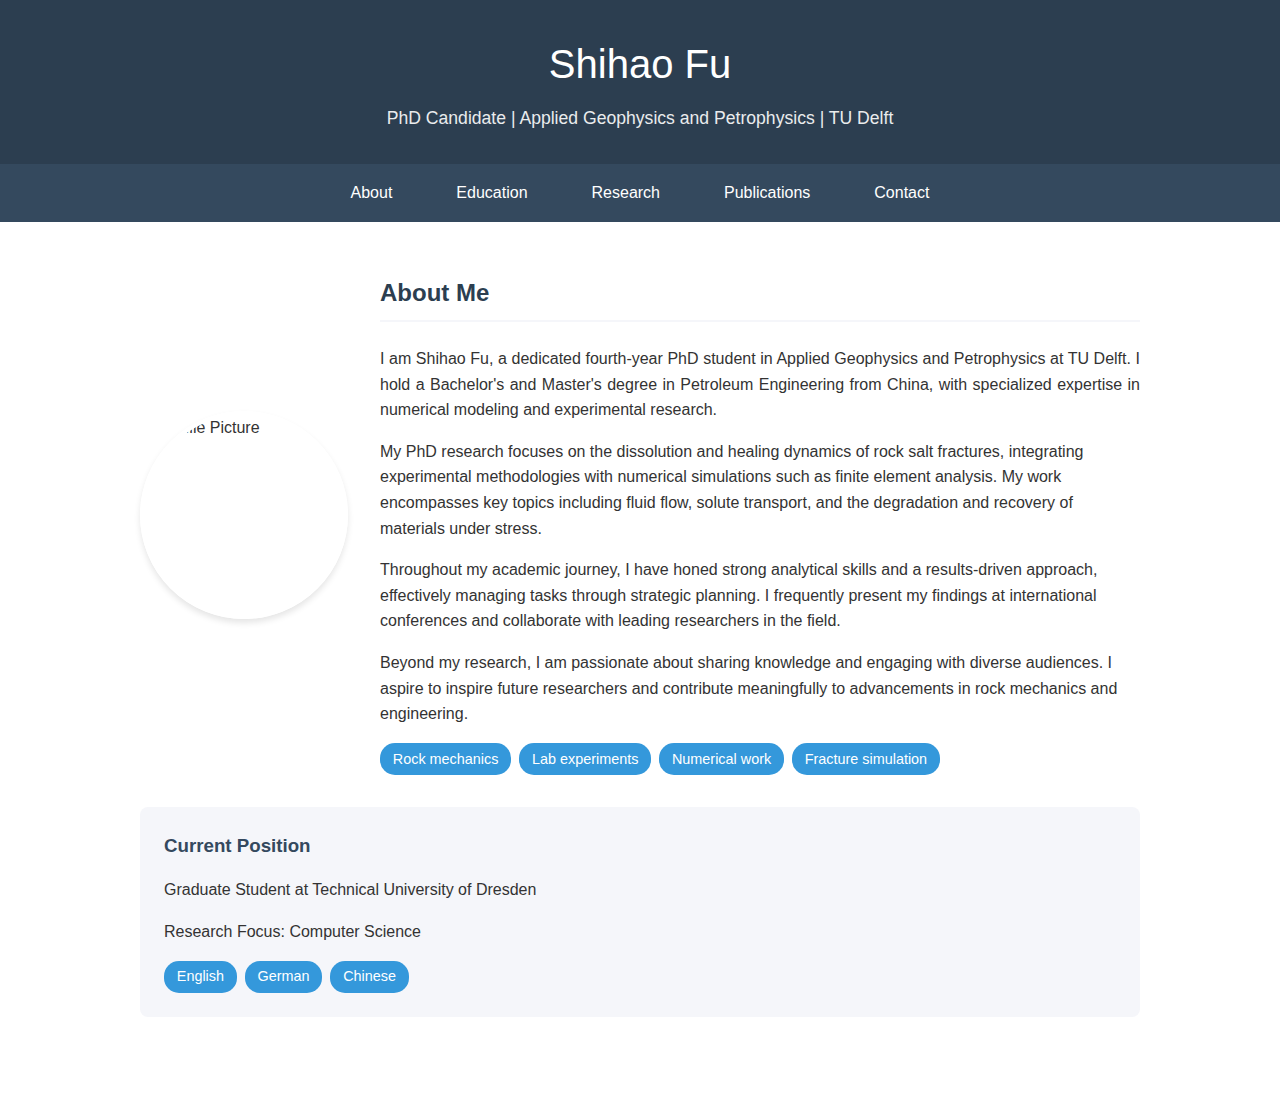
==== index.html @ 524261f5 "Update index.html" ====
<!DOCTYPE html>
<html lang="en">
<head>
    <meta charset="UTF-8">
    <meta name="viewport" content="width=device-width, initial-scale=1.0">
    <title>Shihao - Academic Profile</title>
    <style>
        :root {
            --primary-color: #2c3e50;
            --secondary-color: #34495e;
            --accent-color: #3498db;
            --text-color: #333;
            --light-bg: #f5f6fa;
        }

        body {
            font-family: 'Inter', -apple-system, BlinkMacSystemFont, sans-serif;
            line-height: 1.6;
            margin: 0;
            color: var(--text-color);
            background: #fff;
        }

        .header {
            background: var(--primary-color);
            color: white;
            padding: 2rem 0;
            text-align: center;
        }

        .header h1 {
            margin: 0;
            font-size: 2.5rem;
            font-weight: 500;
        }

        .header p {
            margin: 0.5rem 0 0;
            font-size: 1.1rem;
            opacity: 0.9;
        }

        nav {
            background: var(--secondary-color);
            padding: 1rem 0;
            position: sticky;
            top: 0;
            z-index: 100;
        }

        nav ul {
            list-style: none;
            padding: 0;
            margin: 0;
            display: flex;
            justify-content: center;
            gap: 2rem;
        }

        nav a {
            color: white;
            text-decoration: none;
            padding: 0.5rem 1rem;
            border-radius: 4px;
            transition: background 0.3s;
        }

        nav a:hover {
            background: var(--accent-color);
        }

        .container {
            max-width: 1000px;
            margin: 0 auto;
            padding: 2rem;
        }

        section {
            margin-bottom: 4rem;
            display: none;
        }

        section.active {
            display: block;
            animation: fadeIn 0.5s;
        }

        @keyframes fadeIn {
            from { opacity: 0; transform: translateY(20px); }
            to { opacity: 1; transform: translateY(0); }
        }

        h2 {
            color: var(--primary-color);
            border-bottom: 2px solid var(--light-bg);
            padding-bottom: 0.5rem;
            margin-bottom: 1.5rem;
        }

        .education-item, .research-item, .publication-item {
            background: var(--light-bg);
            padding: 1.5rem;
            border-radius: 8px;
            margin-bottom: 1.5rem;
        }

        .education-item h3, .research-item h3 {
            color: var(--secondary-color);
            margin: 0 0 1rem;
        }

        .meta {
            color: var(--accent-color);
            font-size: 0.9rem;
            margin-bottom: 1rem;
        }

        .skills {
            display: flex;
            gap: 0.5rem;
            flex-wrap: wrap;
            margin-top: 1rem;
        }

        .skill-tag {
            background: var(--accent-color);
            color: white;
            padding: 0.3rem 0.8rem;
            border-radius: 15px;
            font-size: 0.9rem;
        }

        .contact-grid {
            display: grid;
            grid-template-columns: repeat(auto-fit, minmax(300px, 1fr));
            gap: 2rem;
        }

        .contact-item {
            background: var(--light-bg);
            padding: 1.5rem;
            border-radius: 8px;
        }

        .profile-header {
            display: flex;
            align-items: center;
            gap: 2rem;
            margin-bottom: 2rem;
        }

        .profile-image {
            width: 200px;
            height: 200px;
            border-radius: 50%;
            object-fit: cover;
            border: 4px solid white;
            box-shadow: 0 4px 6px rgba(0,0,0,0.1);
        }

        .profile-info {
            flex: 1;
        }

        @media (max-width: 768px) {
            nav ul {
                flex-direction: column;
                align-items: center;
                gap: 1rem;
            }

            .profile-header {
                flex-direction: column;
                text-align: center;
            }
        }
    </style>
</head>
<body>
    <header class="header">
        <h1>Shihao Fu</h1>
        <p>PhD Candidate | Applied Geophysics and Petrophysics | TU Delft</p>
    </header>

    <nav>
        <ul>
            <li><a href="#" onclick="showSection('about'); return false;">About</a></li>
            <li><a href="#" onclick="showSection('education'); return false;">Education</a></li>
            <li><a href="#" onclick="showSection('research'); return false;">Research</a></li>
            <li><a href="#" onclick="showSection('publications'); return false;">Publications</a></li>
            <li><a href="#" onclick="showSection('contact'); return false;">Contact</a></li>
        </ul>
    </nav>

    <div class="container">
        <section id="about" class="active">
            <div class="profile-header">
                <img src="/api/placeholder/200/200" alt="Profile Picture" class="profile-image">
                <div class="profile-info">
                    <h2>About Me</h2>
                      <p style="text-align: justify;"> I am Shihao Fu, a dedicated fourth-year PhD student in Applied Geophysics and Petrophysics at TU Delft. I hold a Bachelor's and Master's degree in Petroleum Engineering from China, with specialized expertise in numerical modeling and experimental research. </p>
                      <p> My PhD research focuses on the dissolution and healing dynamics of rock salt fractures, integrating experimental methodologies with numerical simulations such as finite element analysis. My work encompasses key topics including fluid flow, solute transport, and the degradation and recovery of materials under stress. </p>
                      <p> Throughout my academic journey, I have honed strong analytical skills and a results-driven approach, effectively managing tasks through strategic planning. I frequently present my findings at international conferences and collaborate with leading researchers in the field. </p>
                      <p> Beyond my research, I am passionate about sharing knowledge and engaging with diverse audiences. I aspire to inspire future researchers and contribute meaningfully to advancements in rock mechanics and engineering. </p>
                    <div class="skills">
                        <span class="skill-tag">Rock mechanics</span>
                        <span class="skill-tag">Lab experiments</span>
                        <span class="skill-tag">Numerical work</span>
                        <span class="skill-tag">Fracture simulation</span>
                    </div>
                </div>
            </div>
            
            <div class="education-item">
                <h3>Current Position</h3>
                <p>Graduate Student at Technical University of Dresden</p>
                <p>Research Focus: Computer Science</p>
                <div class="skills">
                    <span class="skill-tag">English</span>
                    <span class="skill-tag">German</span>
                    <span class="skill-tag">Chinese</span>
                </div>
            </div>
        </section>

        <section id="education">
            <h2>Education</h2>
            <div class="education-item">
                <h3>Technical University of Dresden</h3>
                <div class="meta">Master in Computer Science | 2022 - Present</div>
                <p>Focus Areas: Machine Learning, Computer Vision</p>
                <div class="skills">
                    <span class="skill-tag">AI</span>
                    <span class="skill-tag">Neural Networks</span>
                    <span class="skill-tag">Computer Vision</span>
                </div>
            </div>

            <div class="education-item">
                <h3>Previous University</h3>
                <div class="meta">Bachelor in Computer Science | 2018 - 2022</div>
                <p>Thesis: [Your Thesis Title]</p>
            </div>
        </section>

        <section id="research">
            <h2>Research</h2>
            <div class="research-item">
                <h3>Current Research Projects</h3>
                <p>Describe your current research projects and interests here...</p>
            </div>

            <div class="research-item">
                <h3>Research Interests</h3>
                <div class="skills">
                    <span class="skill-tag">Deep Learning</span>
                    <span class="skill-tag">Computer Vision</span>
                    <span class="skill-tag">Machine Learning</span>
                </div>
            </div>
        </section>

        <section id="publications">
            <h2>Publications</h2>
            <div class="publication-item">
                <p>Your publications will be listed here...</p>
            </div>
        </section>

        <section id="contact">
            <h2>Contact</h2>
            <div class="contact-grid">
                <div class="contact-item">
                    <h3>Academic Contact</h3>
                    <p>Technical University of Dresden</p>
                    <p>Department of Computer Science</p>
                </div>
                <div class="contact-item">
                    <h3>Professional Profiles</h3>
                    <p>Add your professional profile links here...</p>
                </div>
            </div>
        </section>
    </div>

    <script>
        function showSection(sectionId) {
            document.querySelectorAll('section').forEach(section => {
                section.classList.remove('active');
            });
            document.getElementById(sectionId).classList.add('active');
        }
    </script>
</body>
</html>
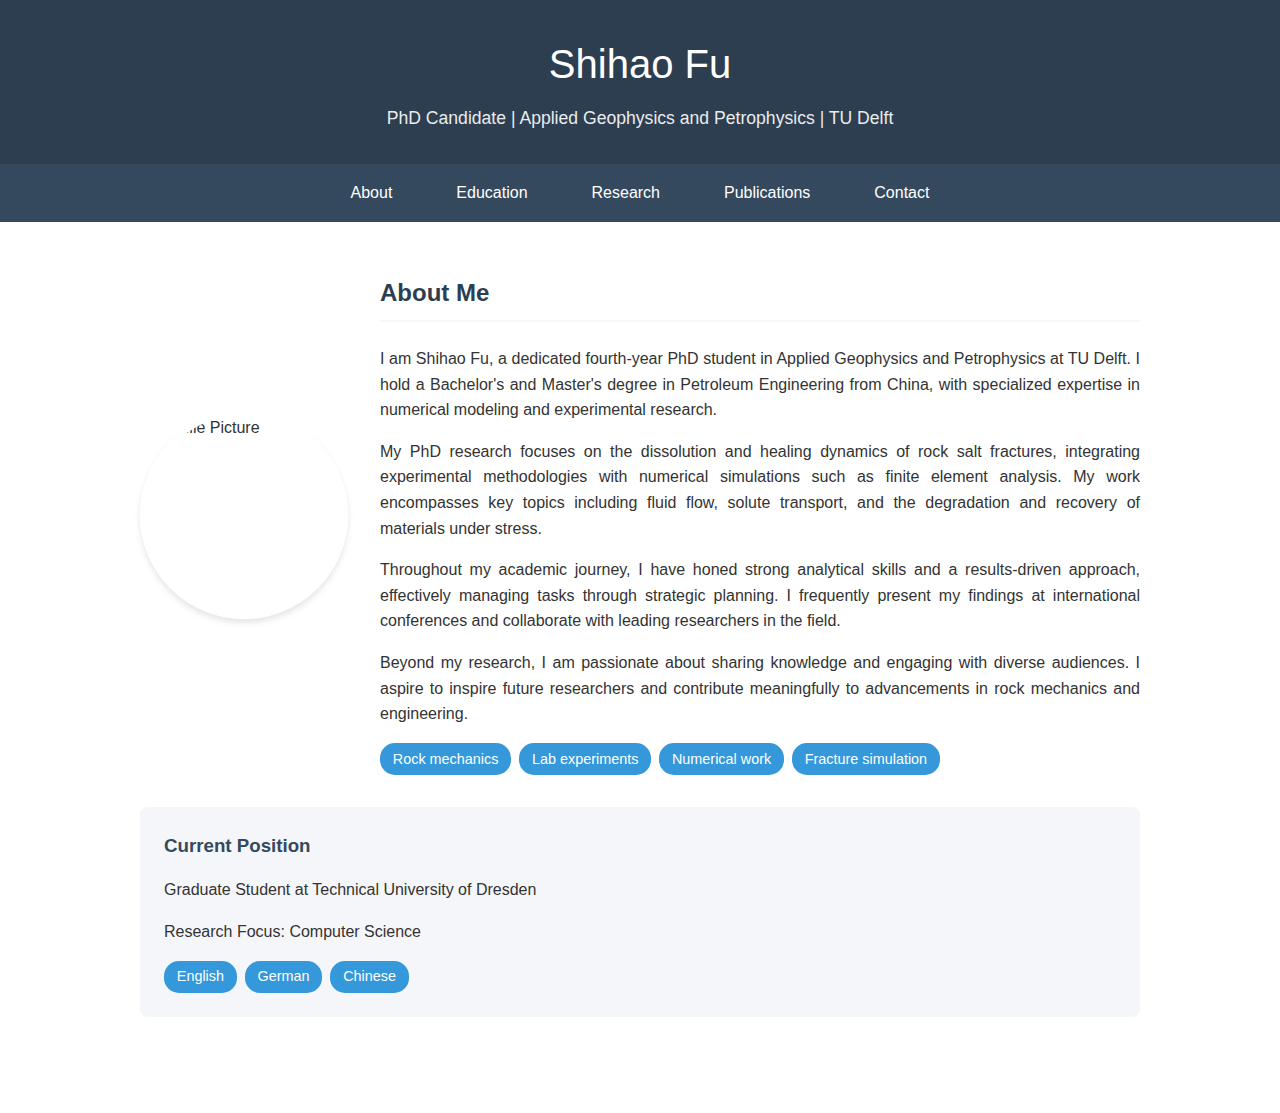
==== commit abfccd03: "Update index.html" ====
--- a/index.html
+++ b/index.html
@@ -199,9 +199,9 @@
                 <div class="profile-info">
                     <h2>About Me</h2>
                       <p style="text-align: justify;"> I am Shihao Fu, a dedicated fourth-year PhD student in Applied Geophysics and Petrophysics at TU Delft. I hold a Bachelor's and Master's degree in Petroleum Engineering from China, with specialized expertise in numerical modeling and experimental research. </p>
-                      <p> My PhD research focuses on the dissolution and healing dynamics of rock salt fractures, integrating experimental methodologies with numerical simulations such as finite element analysis. My work encompasses key topics including fluid flow, solute transport, and the degradation and recovery of materials under stress. </p>
-                      <p> Throughout my academic journey, I have honed strong analytical skills and a results-driven approach, effectively managing tasks through strategic planning. I frequently present my findings at international conferences and collaborate with leading researchers in the field. </p>
-                      <p> Beyond my research, I am passionate about sharing knowledge and engaging with diverse audiences. I aspire to inspire future researchers and contribute meaningfully to advancements in rock mechanics and engineering. </p>
+                      <p style="text-align: justify;"> My PhD research focuses on the dissolution and healing dynamics of rock salt fractures, integrating experimental methodologies with numerical simulations such as finite element analysis. My work encompasses key topics including fluid flow, solute transport, and the degradation and recovery of materials under stress. </p>
+                      <p style="text-align: justify;"> Throughout my academic journey, I have honed strong analytical skills and a results-driven approach, effectively managing tasks through strategic planning. I frequently present my findings at international conferences and collaborate with leading researchers in the field. </p>
+                      <p style="text-align: justify;"> Beyond my research, I am passionate about sharing knowledge and engaging with diverse audiences. I aspire to inspire future researchers and contribute meaningfully to advancements in rock mechanics and engineering. </p>
                     <div class="skills">
                         <span class="skill-tag">Rock mechanics</span>
                         <span class="skill-tag">Lab experiments</span>
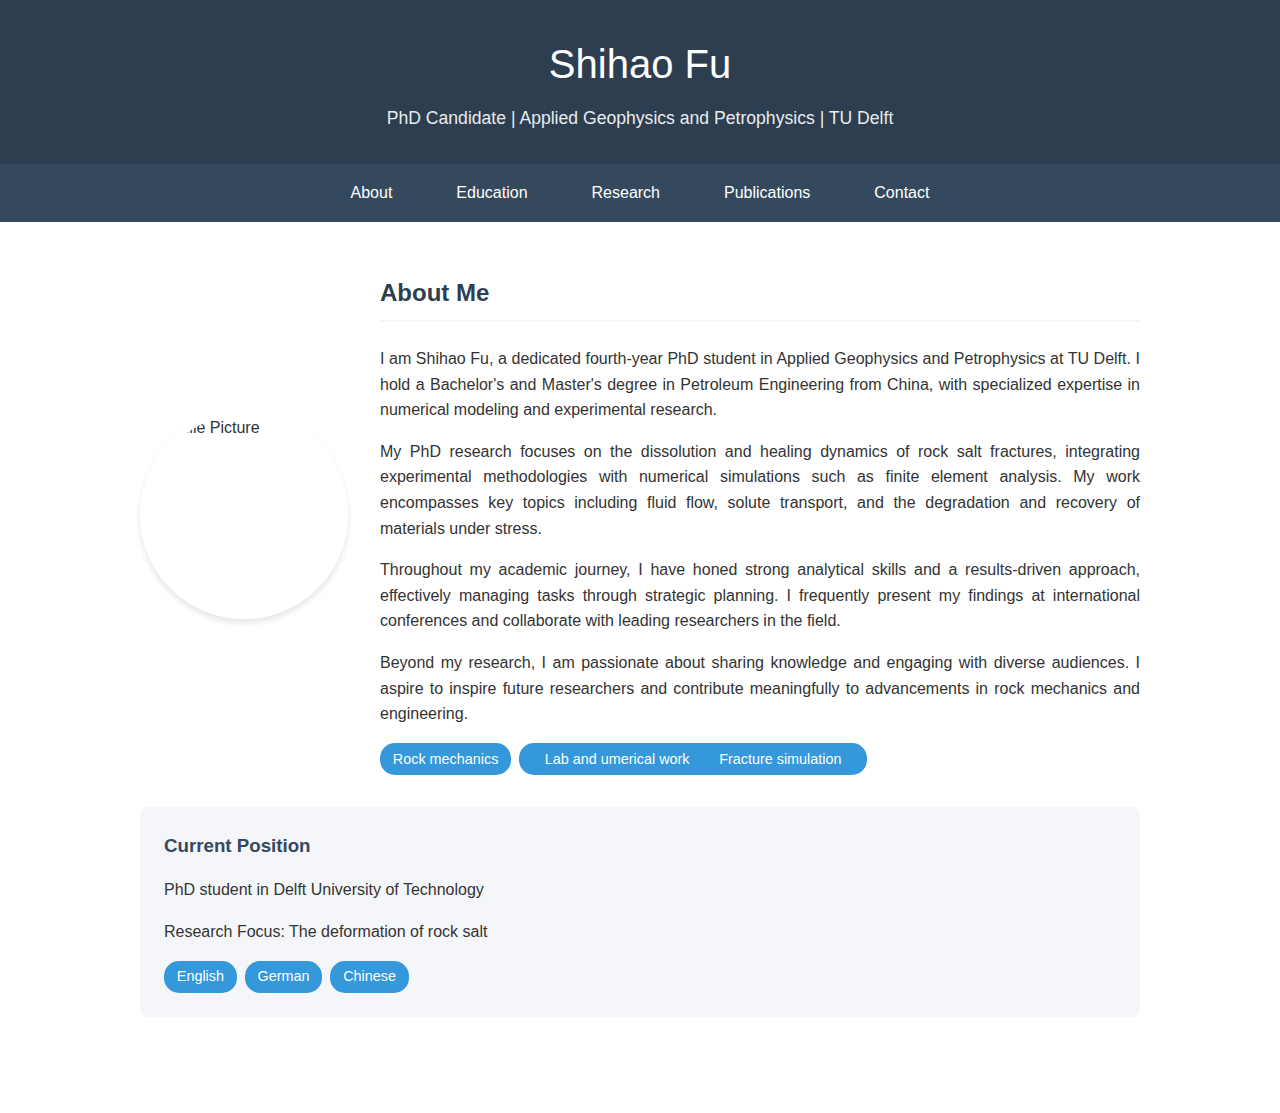
==== commit 3e037923: "Update index.html" ====
--- a/index.html
+++ b/index.html
@@ -204,8 +204,8 @@
                       <p style="text-align: justify;"> Beyond my research, I am passionate about sharing knowledge and engaging with diverse audiences. I aspire to inspire future researchers and contribute meaningfully to advancements in rock mechanics and engineering. </p>
                     <div class="skills">
                         <span class="skill-tag">Rock mechanics</span>
-                        <span class="skill-tag">Lab experiments</span>
-                        <span class="skill-tag">Numerical work</span>
+                        <span class="skill-tag"><Underground energy storage/span>
+                        <span class="skill-tag">Lab and umerical work</span>
                         <span class="skill-tag">Fracture simulation</span>
                     </div>
                 </div>
@@ -213,8 +213,8 @@
             
             <div class="education-item">
                 <h3>Current Position</h3>
-                <p>Graduate Student at Technical University of Dresden</p>
-                <p>Research Focus: Computer Science</p>
+                <p>PhD student in Delft University of Technology</p>
+                <p>Research Focus: The deformation of rock salt</p>
                 <div class="skills">
                     <span class="skill-tag">English</span>
                     <span class="skill-tag">German</span>
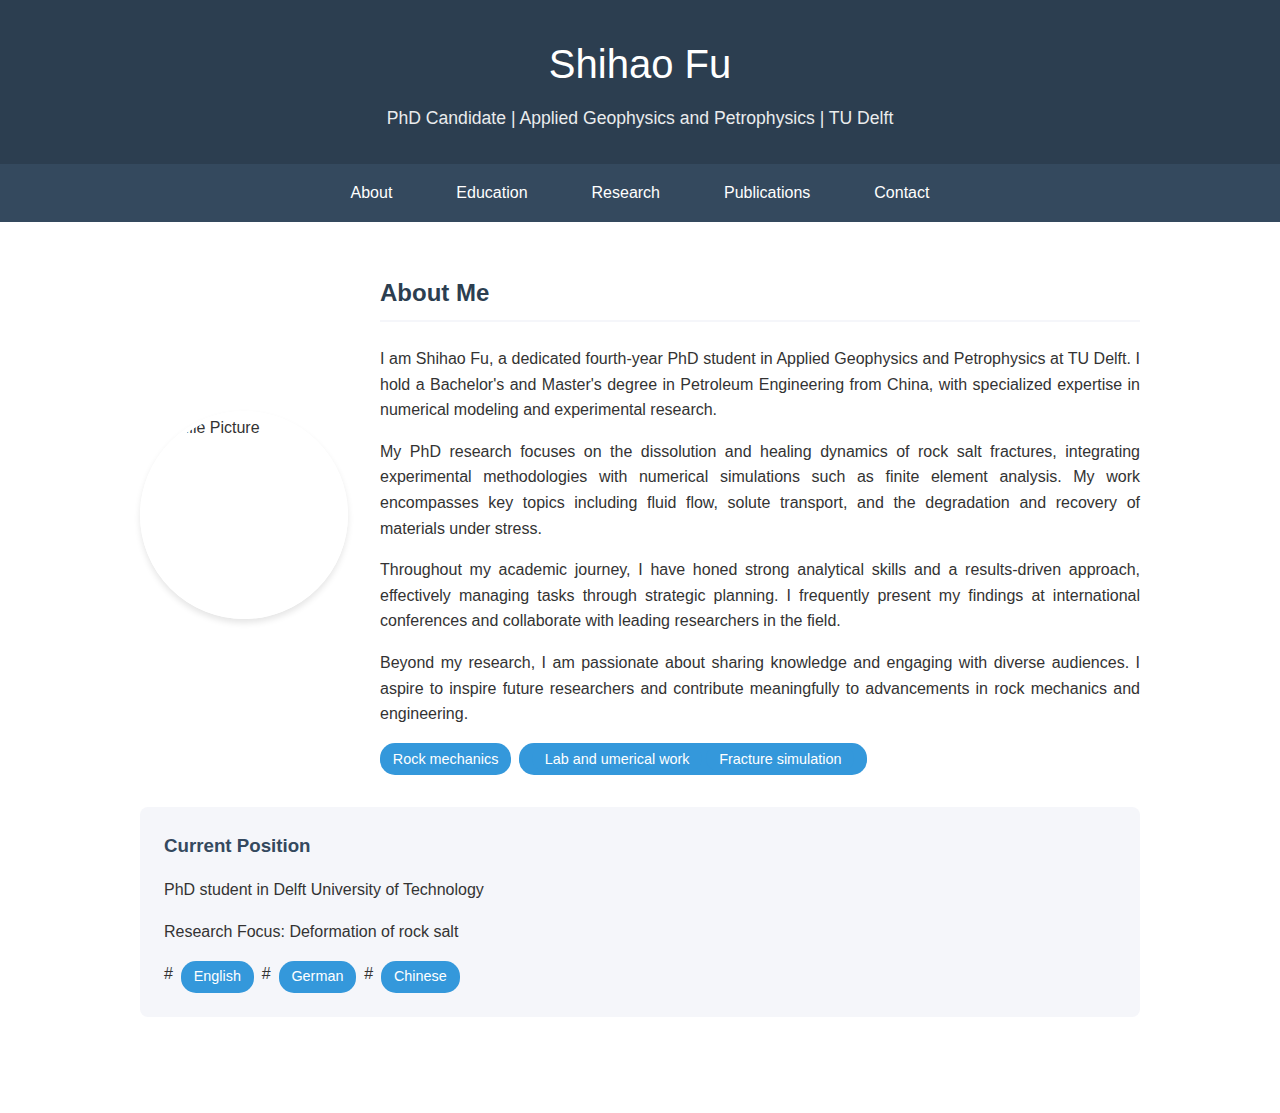
==== commit 7cae4205: "Update index.html" ====
--- a/index.html
+++ b/index.html
@@ -214,11 +214,11 @@
             <div class="education-item">
                 <h3>Current Position</h3>
                 <p>PhD student in Delft University of Technology</p>
-                <p>Research Focus: The deformation of rock salt</p>
+                <p>Research Focus: Deformation of rock salt</p>
                 <div class="skills">
-                    <span class="skill-tag">English</span>
-                    <span class="skill-tag">German</span>
-                    <span class="skill-tag">Chinese</span>
+#                   <span class="skill-tag">English</span>
+#                   <span class="skill-tag">German</span>
+#                   <span class="skill-tag">Chinese</span>
                 </div>
             </div>
         </section>
@@ -267,8 +267,8 @@
             </div>
         </section>
 
-        <section id="contact">
-            <h2>Contact</h2>
+        <section id="">
+            <h2>Prose</h2>
             <div class="contact-grid">
                 <div class="contact-item">
                     <h3>Academic Contact</h3>
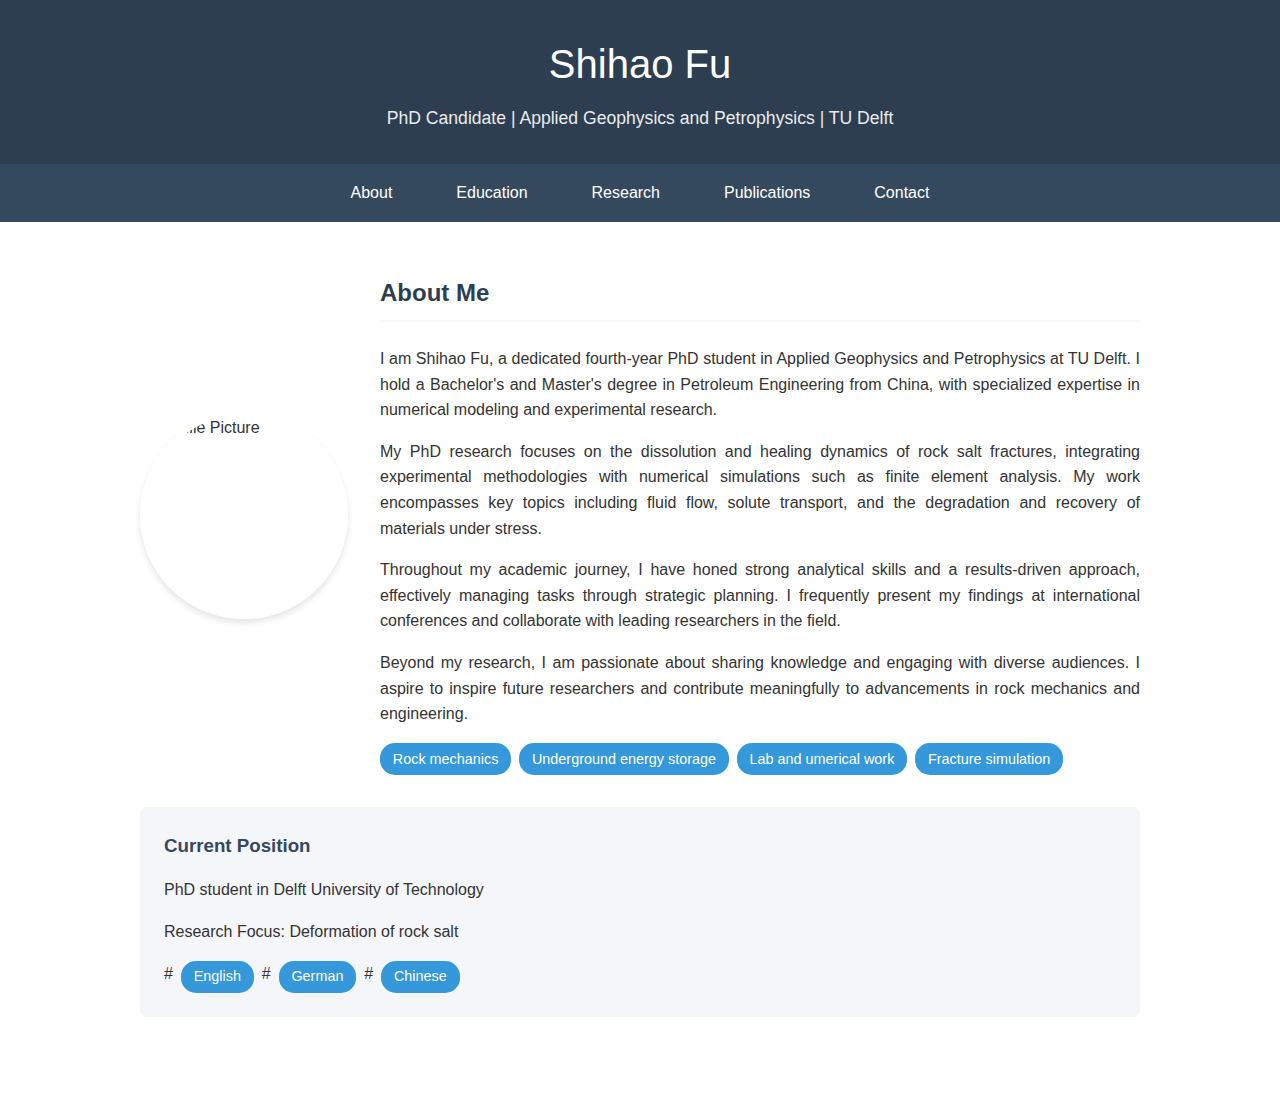
==== commit 3e04a995: "Update index.html" ====
--- a/index.html
+++ b/index.html
@@ -204,7 +204,7 @@
                       <p style="text-align: justify;"> Beyond my research, I am passionate about sharing knowledge and engaging with diverse audiences. I aspire to inspire future researchers and contribute meaningfully to advancements in rock mechanics and engineering. </p>
                     <div class="skills">
                         <span class="skill-tag">Rock mechanics</span>
-                        <span class="skill-tag"><Underground energy storage/span>
+                        <span class="skill-tag">Underground energy storage</span>
                         <span class="skill-tag">Lab and umerical work</span>
                         <span class="skill-tag">Fracture simulation</span>
                     </div>
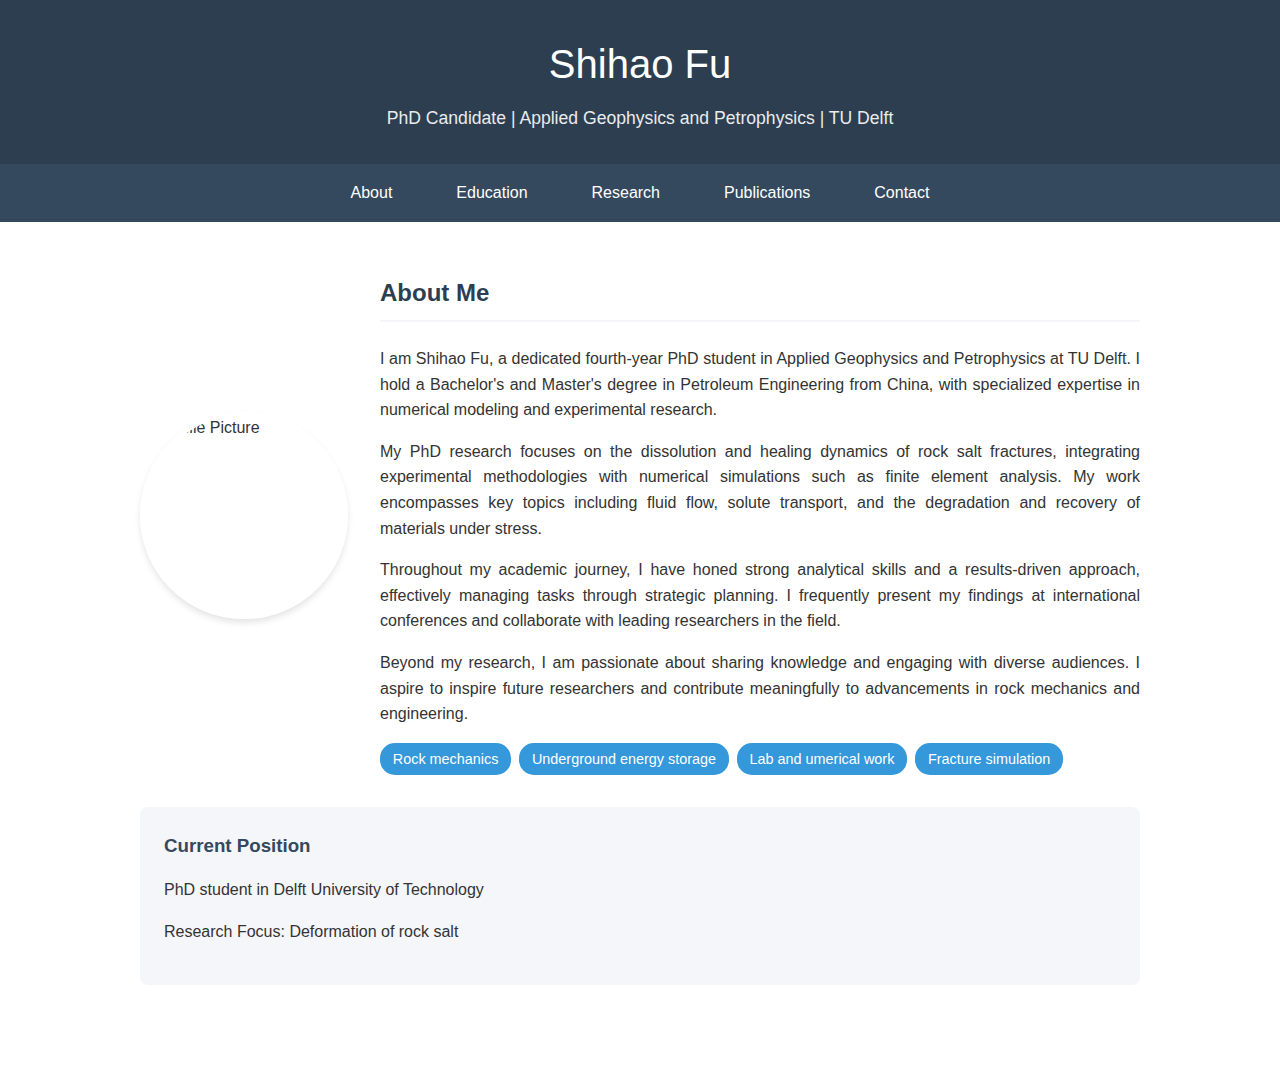
==== commit 583fa970: "Update index.html" ====
--- a/index.html
+++ b/index.html
@@ -215,10 +215,6 @@
                 <h3>Current Position</h3>
                 <p>PhD student in Delft University of Technology</p>
                 <p>Research Focus: Deformation of rock salt</p>
-                <div class="skills">
-#                   <span class="skill-tag">English</span>
-#                   <span class="skill-tag">German</span>
-#                   <span class="skill-tag">Chinese</span>
                 </div>
             </div>
         </section>
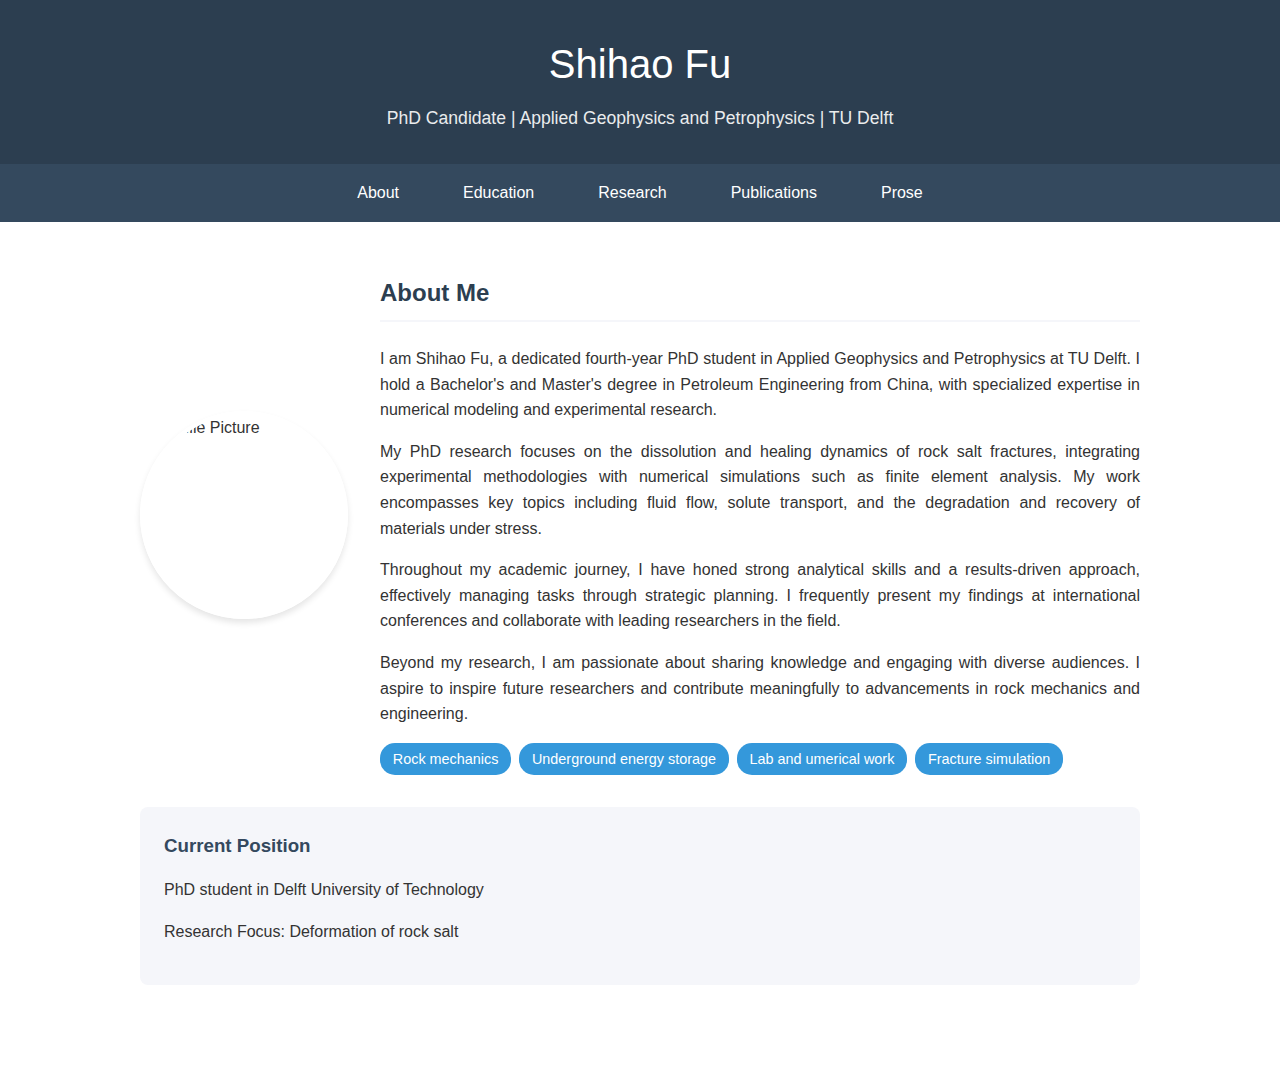
==== commit 59177c06: "Update index.html" ====
--- a/index.html
+++ b/index.html
@@ -188,7 +188,7 @@
             <li><a href="#" onclick="showSection('education'); return false;">Education</a></li>
             <li><a href="#" onclick="showSection('research'); return false;">Research</a></li>
             <li><a href="#" onclick="showSection('publications'); return false;">Publications</a></li>
-            <li><a href="#" onclick="showSection('contact'); return false;">Contact</a></li>
+            <li><a href="#" onclick="showSection('Prose'); return false;">Prose</a></li>
         </ul>
     </nav>
 
@@ -263,7 +263,7 @@
             </div>
         </section>
 
-        <section id="">
+        <section id="Prose">
             <h2>Prose</h2>
             <div class="contact-grid">
                 <div class="contact-item">
